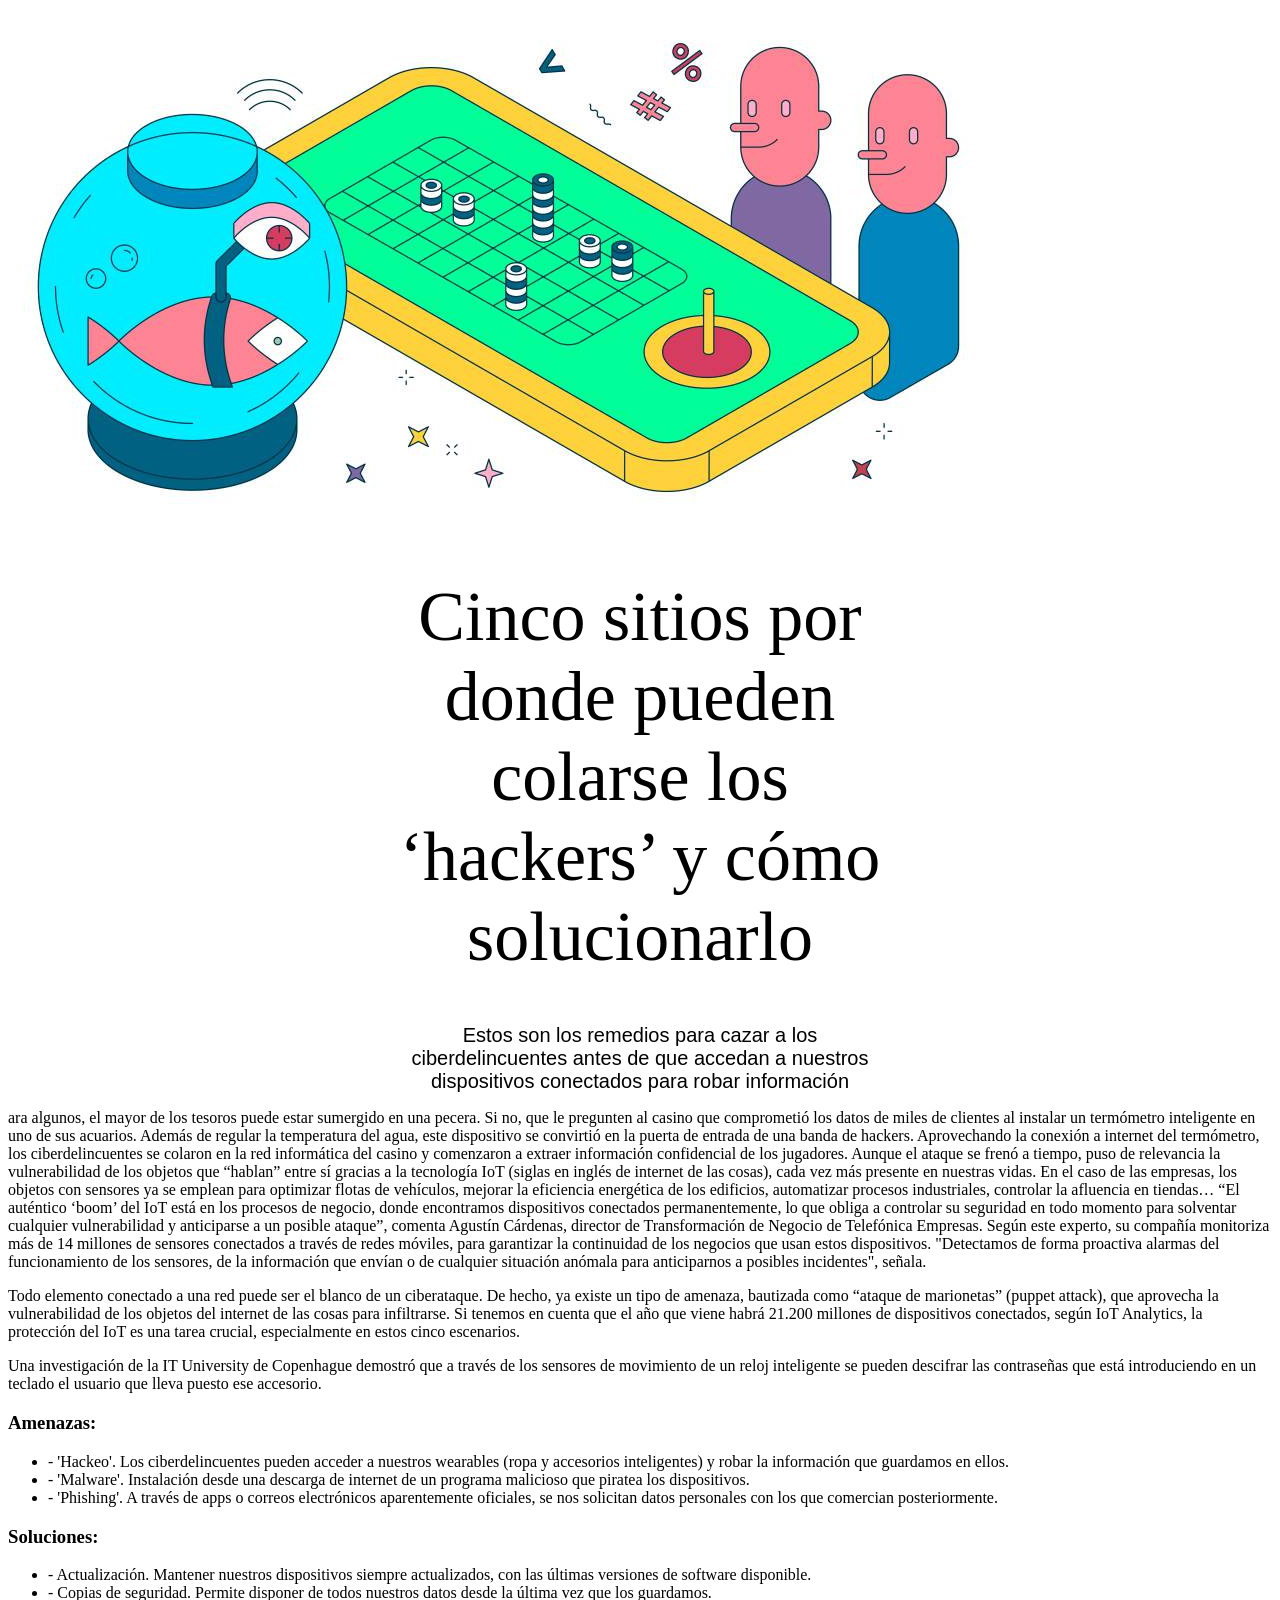
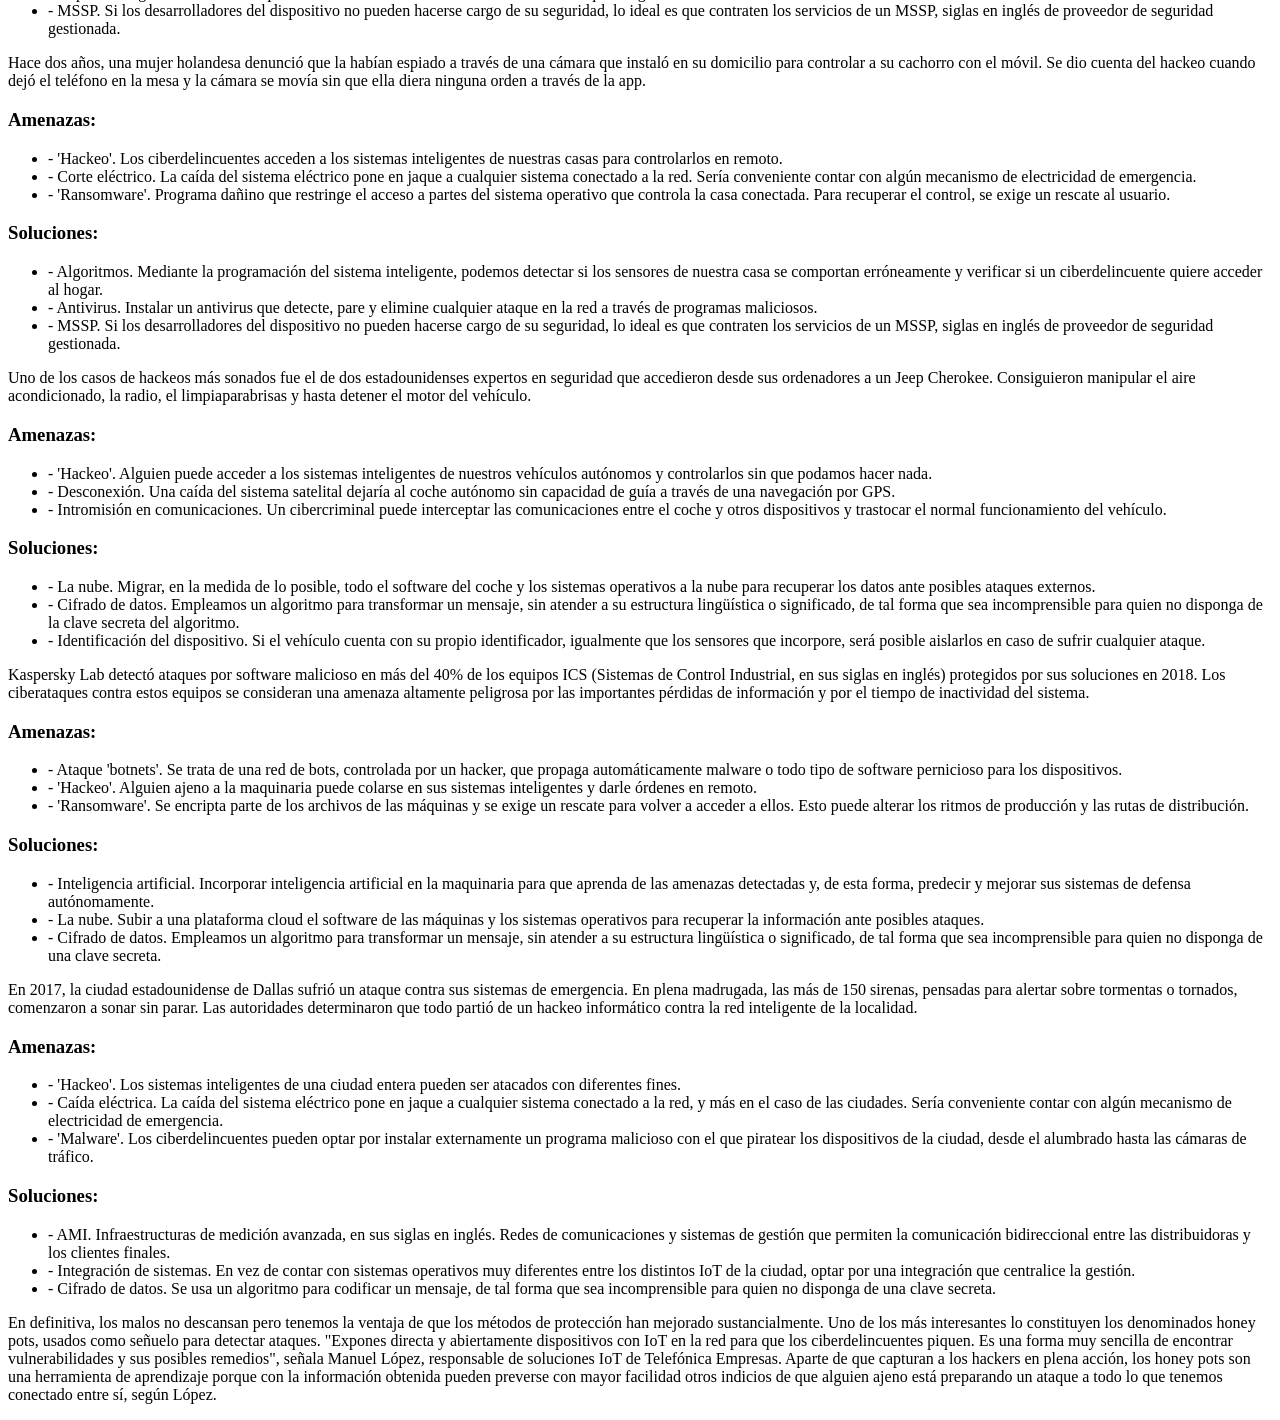
==== pais_RominaMariño/index.html @ 27804597 "primer commit" ====
<!DOCTYPE html>
<html>
    <head>
        <meta charset="utf-8">
        <title>El Pais</title>
        <link rel="stylesheet" href="estilo/pais.css">
    </head>

<body>

    <img src="img/encabezado.jpg"> 
    <h1>Cinco sitios por donde pueden colarse los ‘hackers’ y cómo solucionarlo</h1>

    <h2>Estos son los remedios para cazar a los ciberdelincuentes antes de que accedan a nuestros dispositivos
        conectados para robar información</h2>

    <p>ara algunos, el mayor de los tesoros puede estar sumergido en una pecera. Si no, que le pregunten al casino que
        comprometió los datos de miles de clientes al instalar un termómetro inteligente en uno de sus acuarios. Además
        de regular la temperatura del agua, este dispositivo se convirtió en la puerta de entrada de una banda de
        hackers. Aprovechando la conexión a internet del termómetro, los ciberdelincuentes se colaron en la red
        informática del casino y comenzaron a extraer información confidencial de los jugadores. Aunque el ataque se
        frenó a tiempo, puso de relevancia la vulnerabilidad de los objetos que “hablan” entre sí gracias a la
        tecnología IoT (siglas en inglés de internet de las cosas), cada vez más presente en nuestras vidas. En el caso
        de las empresas, los objetos con sensores ya se emplean para optimizar flotas de vehículos, mejorar la
        eficiencia energética de los edificios, automatizar procesos industriales, controlar la afluencia en tiendas…
        “El auténtico ‘boom’ del IoT está en los procesos de negocio, donde encontramos dispositivos conectados
        permanentemente, lo que obliga a controlar su seguridad en todo momento para solventar cualquier vulnerabilidad
        y anticiparse a un posible ataque”, comenta Agustín Cárdenas, director de Transformación de Negocio de
        Telefónica Empresas. Según este experto, su compañía monitoriza más de 14 millones de sensores conectados a
        través de redes móviles, para garantizar la continuidad de los negocios que usan estos dispositivos. "Detectamos
        de forma proactiva alarmas del funcionamiento de los sensores, de la información que envían o de cualquier
        situación anómala para anticiparnos a posibles incidentes", señala.</p>

    <p>Todo elemento conectado a una red puede ser el blanco de un ciberataque. De hecho, ya existe un tipo de amenaza,
        bautizada como “ataque de marionetas” (puppet attack), que aprovecha la vulnerabilidad de los objetos del
        internet de las cosas para infiltrarse. Si tenemos en cuenta que el año que viene habrá 21.200 millones de
        dispositivos conectados, según IoT Analytics, la protección del IoT es una tarea crucial, especialmente en estos
        cinco escenarios.</p>

    <p>Una investigación de la IT University de Copenhague demostró que a través de los sensores de movimiento de un
        reloj inteligente se pueden descifrar las contraseñas que está introduciendo en un teclado el usuario que lleva
        puesto ese accesorio. </p>

    <h3>Amenazas:</h3>

    <ul>
        <li>- 'Hackeo'. Los ciberdelincuentes pueden acceder a nuestros wearables (ropa y accesorios inteligentes) y
            robar la información que guardamos en ellos.
        </li>
        <li>
            - 'Malware'. Instalación desde una descarga de internet de un programa malicioso que piratea los
            dispositivos.
        </li>
        <li>
            - 'Phishing'. A través de apps o correos electrónicos aparentemente oficiales, se nos solicitan datos
            personales con los que comercian posteriormente.
        </li>
    </ul>

    <h3>Soluciones:</h3>

    <ul>
        <li>- Actualización. Mantener nuestros dispositivos siempre actualizados, con las últimas versiones de software
            disponible.
        </li>
        <li>
            - Copias de seguridad. Permite disponer de todos nuestros datos desde la última vez que los guardamos.
        </li>
        <li>
            - MSSP. Si los desarrolladores del dispositivo no pueden hacerse cargo de su seguridad, lo ideal es que
            contraten los servicios de un MSSP, siglas en inglés de proveedor de seguridad gestionada.
        </li>
    </ul>

    <p>Hace dos años, una mujer holandesa denunció que la habían espiado a través de una cámara que instaló en su
        domicilio para controlar a su cachorro con el móvil. Se dio cuenta del hackeo cuando dejó el teléfono en la mesa
        y la cámara se movía sin que ella diera ninguna orden a través de la app.
    </p>

    <h3>Amenazas:</h3>

    <ul>
        <li>- 'Hackeo'. Los ciberdelincuentes acceden a los sistemas inteligentes de nuestras casas para controlarlos en
            remoto.
        </li>
        <li>
            - Corte eléctrico. La caída del sistema eléctrico pone en jaque a cualquier sistema conectado a la red.
            Sería conveniente contar con algún mecanismo de electricidad de emergencia.
        </li>
        <li>
            - 'Ransomware'. Programa dañino que restringe el acceso a partes del sistema operativo que controla la casa
            conectada. Para recuperar el control, se exige un rescate al usuario.

        </li>
    </ul>

    <h3>Soluciones:</h3>

    <ul>
        <li>- Algoritmos. Mediante la programación del sistema inteligente, podemos detectar si los sensores de nuestra
            casa se comportan erróneamente y verificar si un ciberdelincuente quiere acceder al hogar.
        </li>
        <li>
            - Antivirus. Instalar un antivirus que detecte, pare y elimine cualquier ataque en la red a través de
            programas maliciosos.
        </li>
        <li>
            - MSSP. Si los desarrolladores del dispositivo no pueden hacerse cargo de su seguridad, lo ideal es que
            contraten los servicios de un MSSP, siglas en inglés de proveedor de seguridad gestionada.
        </li>
    </ul>

    <p>Uno de los casos de hackeos más sonados fue el de dos estadounidenses expertos en seguridad que accedieron desde
        sus ordenadores a un Jeep Cherokee. Consiguieron manipular el aire acondicionado, la radio, el limpiaparabrisas
        y hasta detener el motor del vehículo.</p>

    <h3>Amenazas:</h3>

    <ul>
        <li>- 'Hackeo'. Alguien puede acceder a los sistemas inteligentes de nuestros vehículos autónomos y controlarlos
            sin que podamos hacer nada.
        </li>
        <li>
            - Desconexión. Una caída del sistema satelital dejaría al coche autónomo sin capacidad de guía a través de
            una navegación por GPS.
        </li>
        <li>
            - Intromisión en comunicaciones. Un cibercriminal puede interceptar las comunicaciones entre el coche y
            otros dispositivos y trastocar el normal funcionamiento del vehículo.
        </li>
    </ul>

    <h3>Soluciones:</h3>

    <ul>
        <li>- La nube. Migrar, en la medida de lo posible, todo el software del coche y los sistemas operativos a la
            nube para recuperar los datos ante posibles ataques externos.
        </li>
        <li>
            - Cifrado de datos. Empleamos un algoritmo para transformar un mensaje, sin atender a su estructura
            lingüística o significado, de tal forma que sea incomprensible para quien no disponga de la clave secreta
            del algoritmo.
        </li>
        <li>
            - Identificación del dispositivo. Si el vehículo cuenta con su propio identificador, igualmente que los
            sensores que incorpore, será posible aislarlos en caso de sufrir cualquier ataque.
        </li>
    </ul>

    <p>Kaspersky Lab detectó ataques por software malicioso en más del 40% de los equipos ICS (Sistemas de Control
        Industrial, en sus siglas en inglés) protegidos por sus soluciones en 2018. Los ciberataques contra estos
        equipos se consideran una amenaza altamente peligrosa por las importantes pérdidas de información y por el
        tiempo de inactividad del sistema.</p>

    <h3>Amenazas:</h3>

    <ul>
        <li>- Ataque 'botnets'. Se trata de una red de bots, controlada por un hacker, que propaga automáticamente
            malware o todo tipo de software pernicioso para los dispositivos.
        </li>
        <li>
            - 'Hackeo'. Alguien ajeno a la maquinaria puede colarse en sus sistemas inteligentes y darle órdenes en
            remoto.
        </li>
        <li>
            - 'Ransomware'. Se encripta parte de los archivos de las máquinas y se exige un rescate para volver a
            acceder a ellos. Esto puede alterar los ritmos de producción y las rutas de distribución.
        </li>
    </ul>

    <h3>Soluciones:</h3>

    <ul>
        <li>- Inteligencia artificial. Incorporar inteligencia artificial en la maquinaria para que aprenda de las
            amenazas detectadas y, de esta forma, predecir y mejorar sus sistemas de defensa autónomamente.
        </li>
        <li>
            - La nube. Subir a una plataforma cloud el software de las máquinas y los sistemas operativos para recuperar
            la información ante posibles ataques.
        </li>
        <li>
            - Cifrado de datos. Empleamos un algoritmo para transformar un mensaje, sin atender a su estructura
            lingüística o significado, de tal forma que sea incomprensible para quien no disponga de una clave secreta.
        </li>
    </ul>

    <p>En 2017, la ciudad estadounidense de Dallas sufrió un ataque contra sus sistemas de emergencia. En plena
        madrugada, las más de 150 sirenas, pensadas para alertar sobre tormentas o tornados, comenzaron a sonar sin
        parar. Las autoridades determinaron que todo partió de un hackeo informático contra la red inteligente de la
        localidad.</p>

    <h3>Amenazas:</h3>

    <ul>
        <li>- 'Hackeo'. Los sistemas inteligentes de una ciudad entera pueden ser atacados con diferentes fines.
        </li>
        <li>
            - Caída eléctrica. La caída del sistema eléctrico pone en jaque a cualquier sistema conectado a la red, y
            más en el caso de las ciudades. Sería conveniente contar con algún mecanismo de electricidad de emergencia.
        </li>
        <li>
            - 'Malware'. Los ciberdelincuentes pueden optar por instalar externamente un programa malicioso con el que
            piratear los dispositivos de la ciudad, desde el alumbrado hasta las cámaras de tráfico.
        </li>
    </ul>

    <h3>Soluciones:</h3>

    <ul>
        <li>- AMI. Infraestructuras de medición avanzada, en sus siglas en inglés. Redes de comunicaciones y sistemas de
            gestión que permiten la comunicación bidireccional entre las distribuidoras y los clientes finales.
        </li>
        <li>
            - Integración de sistemas. En vez de contar con sistemas operativos muy diferentes entre los distintos IoT
            de la ciudad, optar por una integración que centralice la gestión.
        </li>
        <li>
            - Cifrado de datos. Se usa un algoritmo para codificar un mensaje, de tal forma que sea incomprensible para
            quien no disponga de una clave secreta.
        </li>
    </ul>

    <p>En definitiva, los malos no descansan pero tenemos la ventaja de que los métodos de protección han mejorado
        sustancialmente. Uno de los más interesantes lo constituyen los denominados honey pots, usados como señuelo para
        detectar ataques. "Expones directa y abiertamente dispositivos con IoT en la red para que los ciberdelincuentes
        piquen. Es una forma muy sencilla de encontrar vulnerabilidades y sus posibles remedios", señala Manuel López,
        responsable de soluciones IoT de Telefónica Empresas. Aparte de que capturan a los hackers en plena acción, los
        honey pots son una herramienta de aprendizaje porque con la información obtenida pueden preverse con mayor
        facilidad otros indicios de que alguien ajeno está preparando un ataque a todo lo que tenemos conectado entre
        sí, según López.</p>

</body>

</html>
---- pais_RominaMariño/estilo/pais.css ----
h1 {
    font-family: 'Times New Roman', Times, serif;
    font-size: 70px;
    padding-left: 360px;
    padding-right: 360px;
    text-align: center;
    font-weight: lighter;
}

h2 {
    font-family: Arial, Helvetica, sans-serif;
    font-size: 20px;
    text-align: center;
    padding-left: 380px;
    padding-right: 380px;
    font-weight: lighter;
}
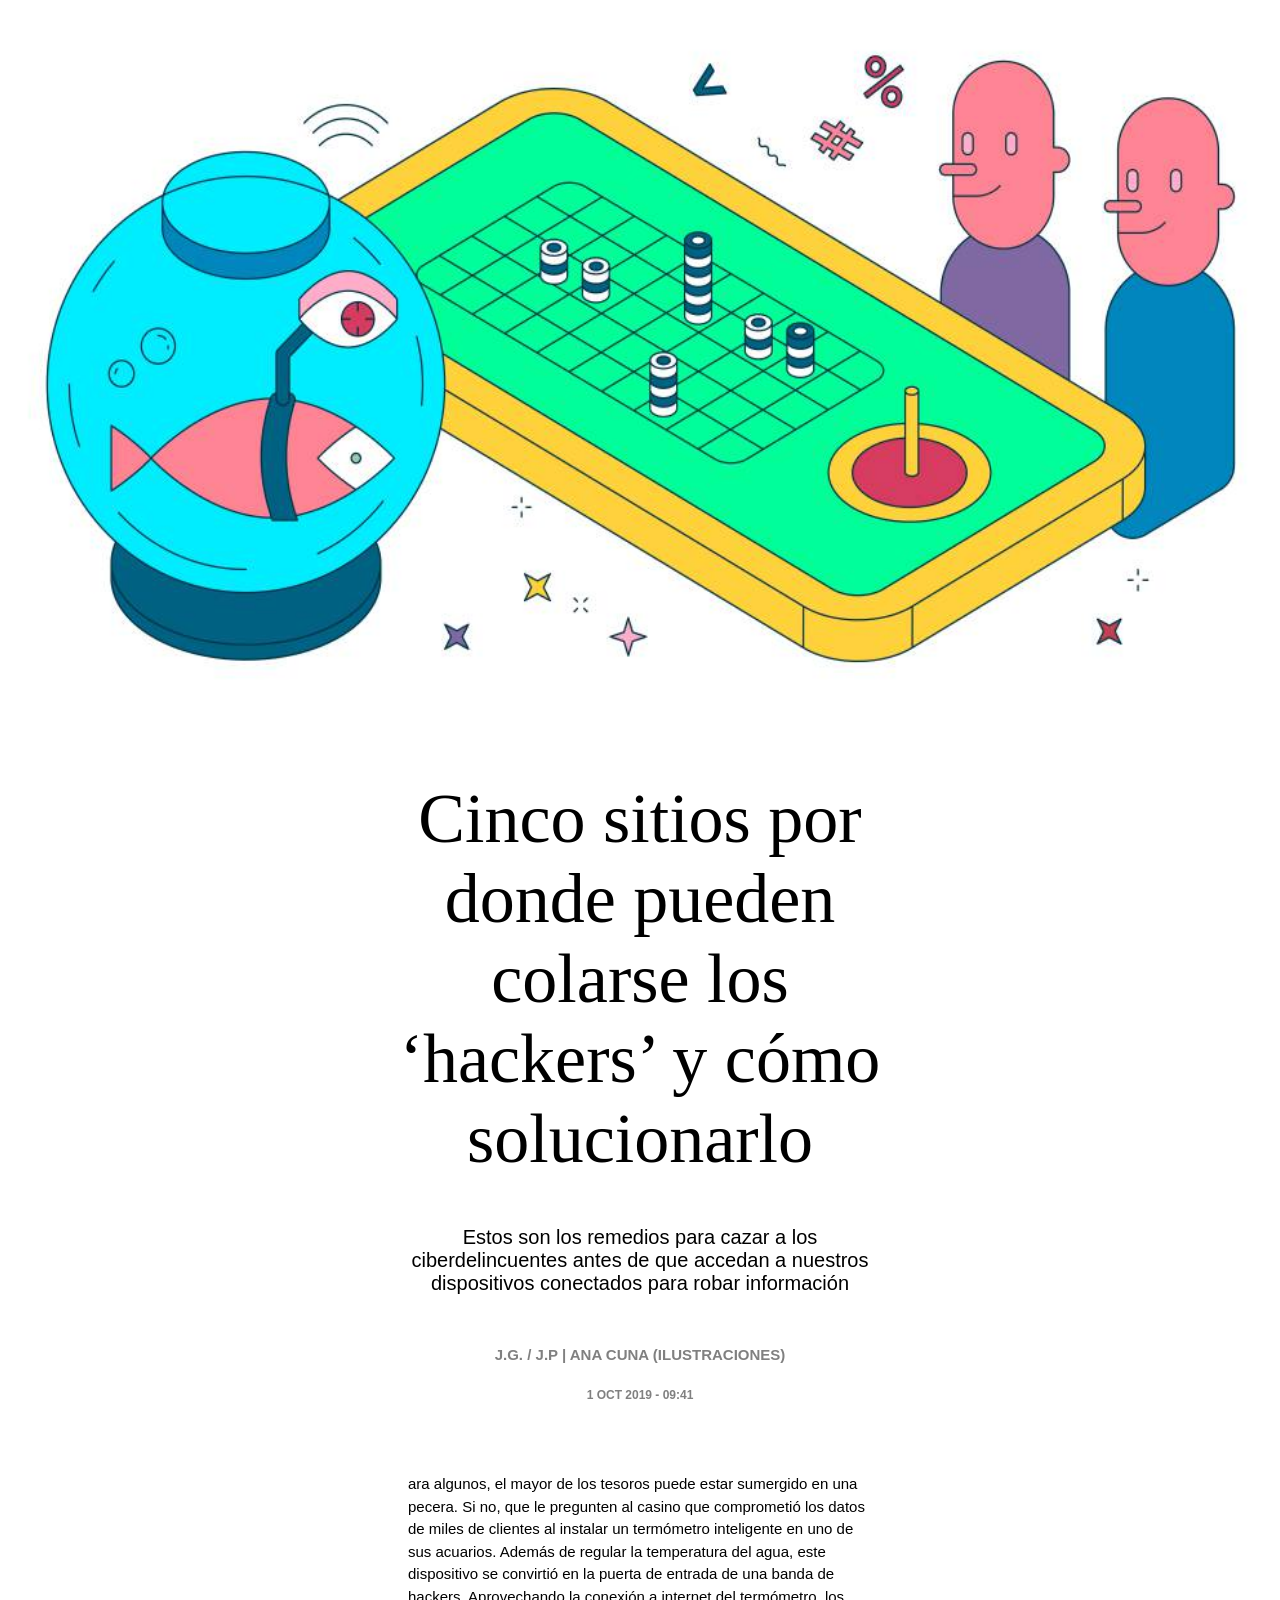
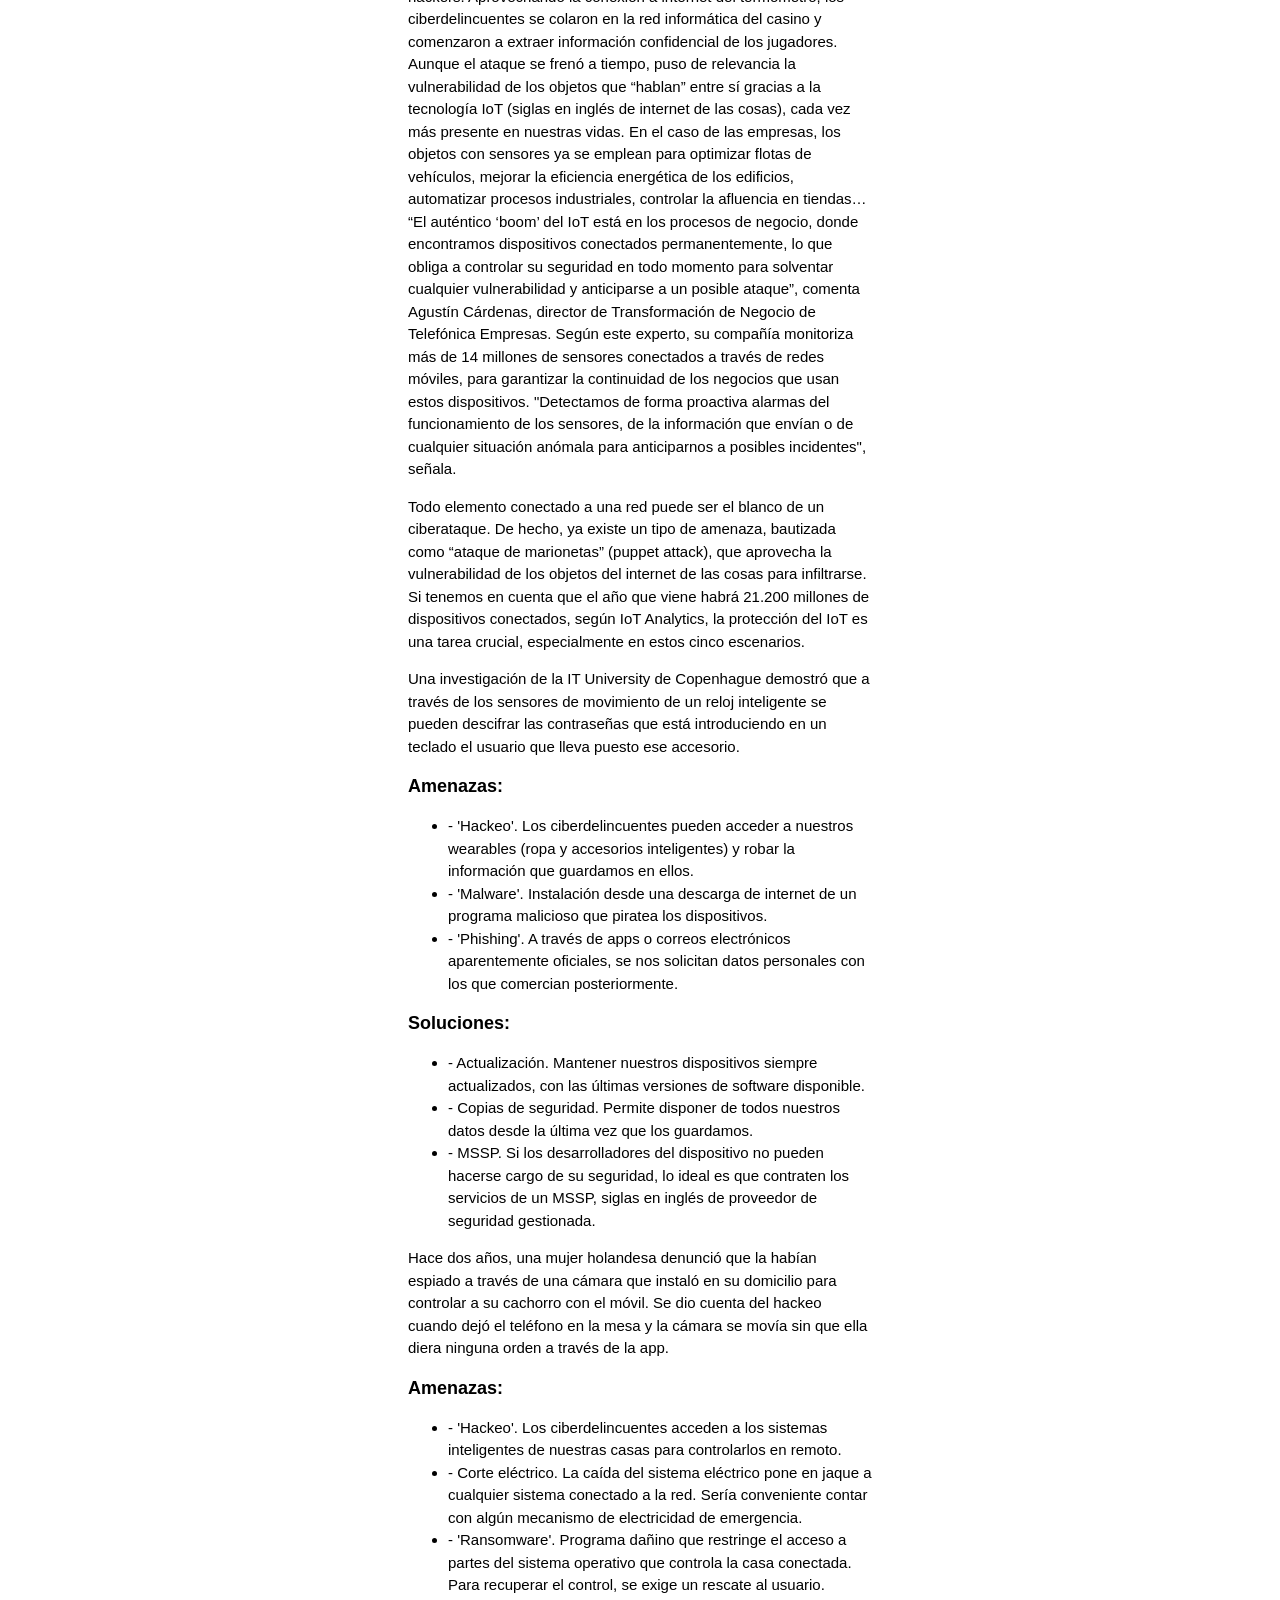
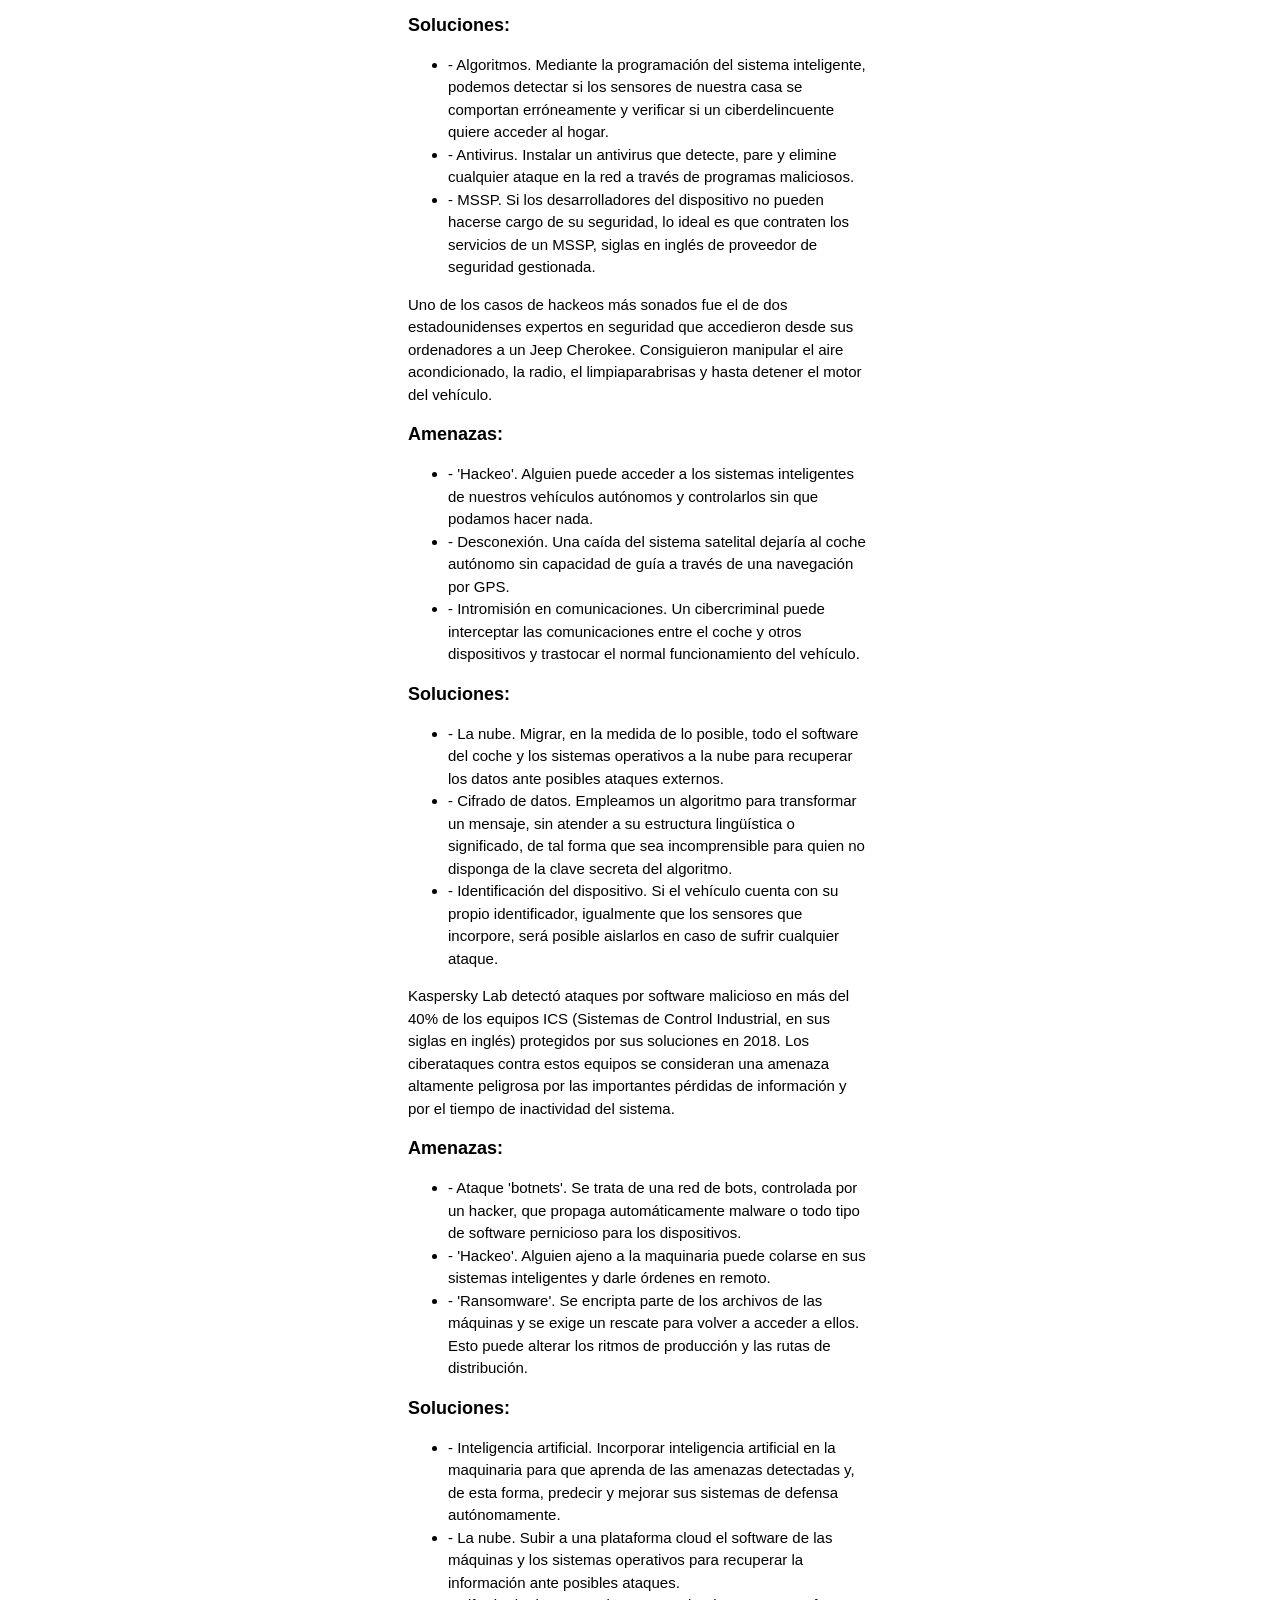
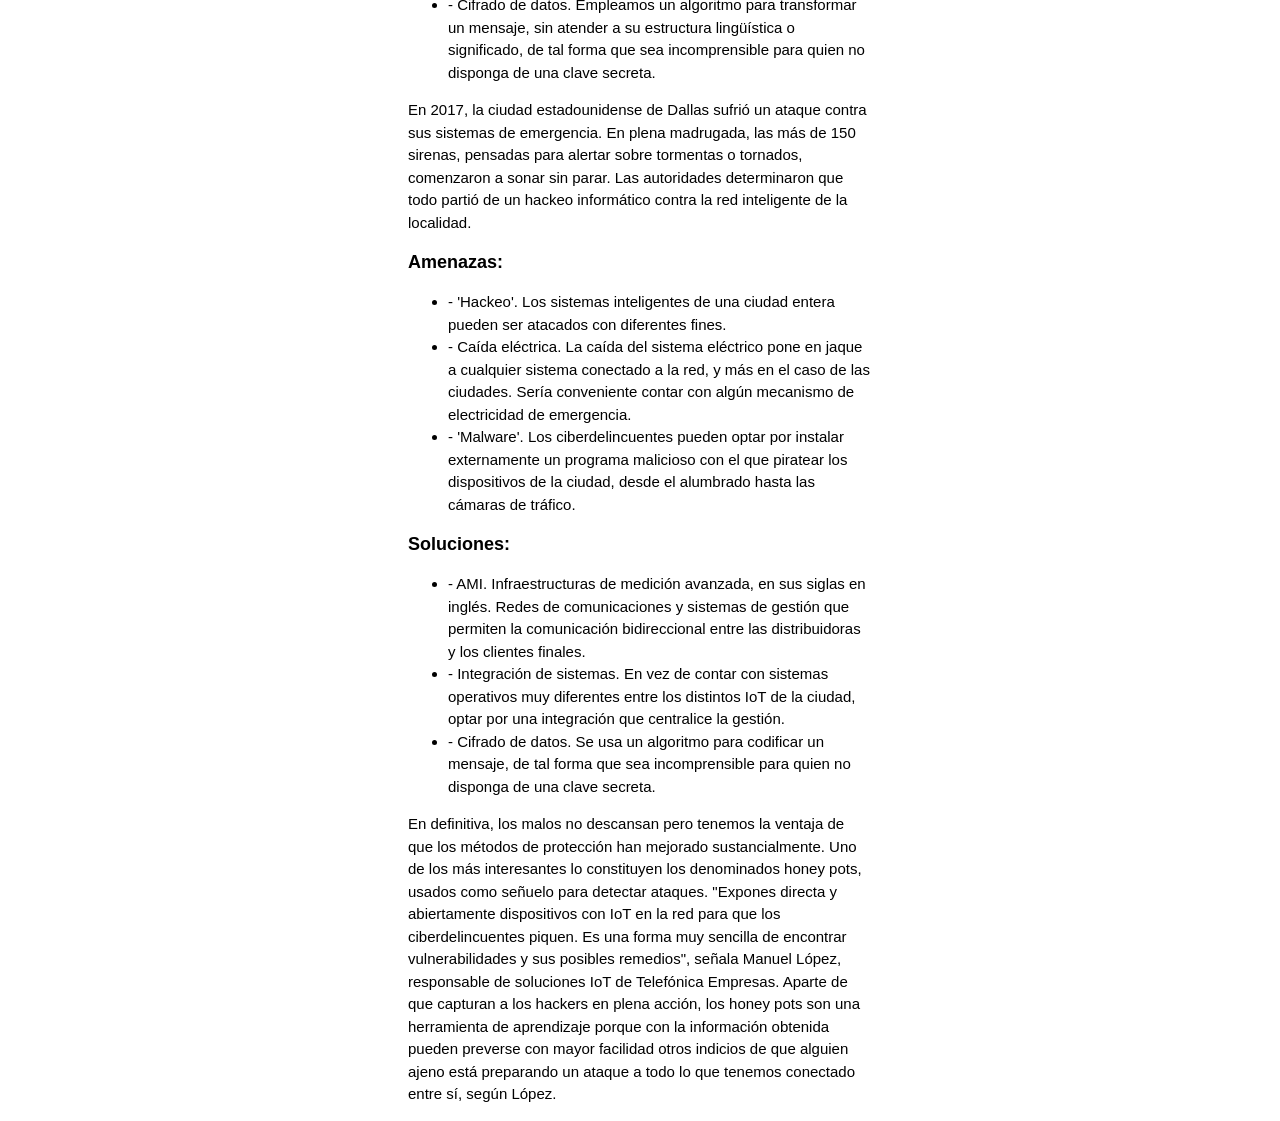
==== commit 4209c44d: "con links" ====
--- a/pais_RominaMariño/index.html
+++ b/pais_RominaMariño/index.html
@@ -8,12 +8,22 @@
 
 <body>
 
-    <img src="img/encabezado.jpg"> 
-    <h1>Cinco sitios por donde pueden colarse los ‘hackers’ y cómo solucionarlo</h1>
-
-    <h2>Estos son los remedios para cazar a los ciberdelincuentes antes de que accedan a nuestros dispositivos
-        conectados para robar información</h2>
-
+    <img src="img/encabezado.jpg">
+
+    <div class="título">
+        <h1>Cinco sitios por donde pueden colarse los ‘hackers’ y cómo solucionarlo</h1>
+   
+        <h2>Estos son los remedios para cazar a los ciberdelincuentes antes de que accedan a nuestros dispositivos
+            conectados para robar información</h2>
+    </div>
+
+    <div class="nombres">
+        <h5>J.G. / J.P | ANA CUNA (ILUSTRACIONES)</h5>
+        <h4>1 OCT 2019 - 09:41</h4>
+    </div>
+
+    <div class="cuerpo">
+        
     <p>ara algunos, el mayor de los tesoros puede estar sumergido en una pecera. Si no, que le pregunten al casino que
         comprometió los datos de miles de clientes al instalar un termómetro inteligente en uno de sus acuarios. Además
         de regular la temperatura del agua, este dispositivo se convirtió en la puerta de entrada de una banda de
@@ -228,7 +238,7 @@
         honey pots son una herramienta de aprendizaje porque con la información obtenida pueden preverse con mayor
         facilidad otros indicios de que alguien ajeno está preparando un ataque a todo lo que tenemos conectado entre
         sí, según López.</p>
-
+    </div>
 </body>
 
 </html>
--- a/pais_RominaMariño/estilo/pais.css
+++ b/pais_RominaMariño/estilo/pais.css
@@ -11,7 +11,58 @@
     font-family: Arial, Helvetica, sans-serif;
     font-size: 20px;
     text-align: center;
-    padding-left: 380px;
-    padding-right: 380px;
+    padding-left: 400px;
+    padding-right: 400px;
     font-weight: lighter;
+}
+
+img {
+    width: 100%;
+    height: 700px;
+}
+
+.título {
+    padding-top: 20px;
+    padding-bottom: 10px;
+}
+
+h5 {
+    font-family: Arial, Helvetica, sans-serif;
+    font-size: 15px;
+    color: grey;
+    text-align: center;
+}
+
+h4 {
+    font-family: Arial, Helvetica, sans-serif;
+    font-size: 12px;
+    color: grey;
+    text-align: center;   
+}
+
+.cuerpo {
+    padding-left: 400px;
+    padding-right: 400px;
+    padding-top: 40px;
+}
+
+h3 {
+    font-family: Arial, Helvetica, sans-serif;
+    font-size: 18px;
+    color: black;
+    font-weight: bolder;
+}
+
+p {
+    font-family: Arial, Helvetica, sans-serif;
+    font-size: 15px;
+    font-weight: lighter;
+    line-height: 1.5;
+}
+
+ul {
+    font-family: Arial, Helvetica, sans-serif;
+    font-size: 15px;
+    font-weight: lighter;
+    line-height: 1.5;
 }
